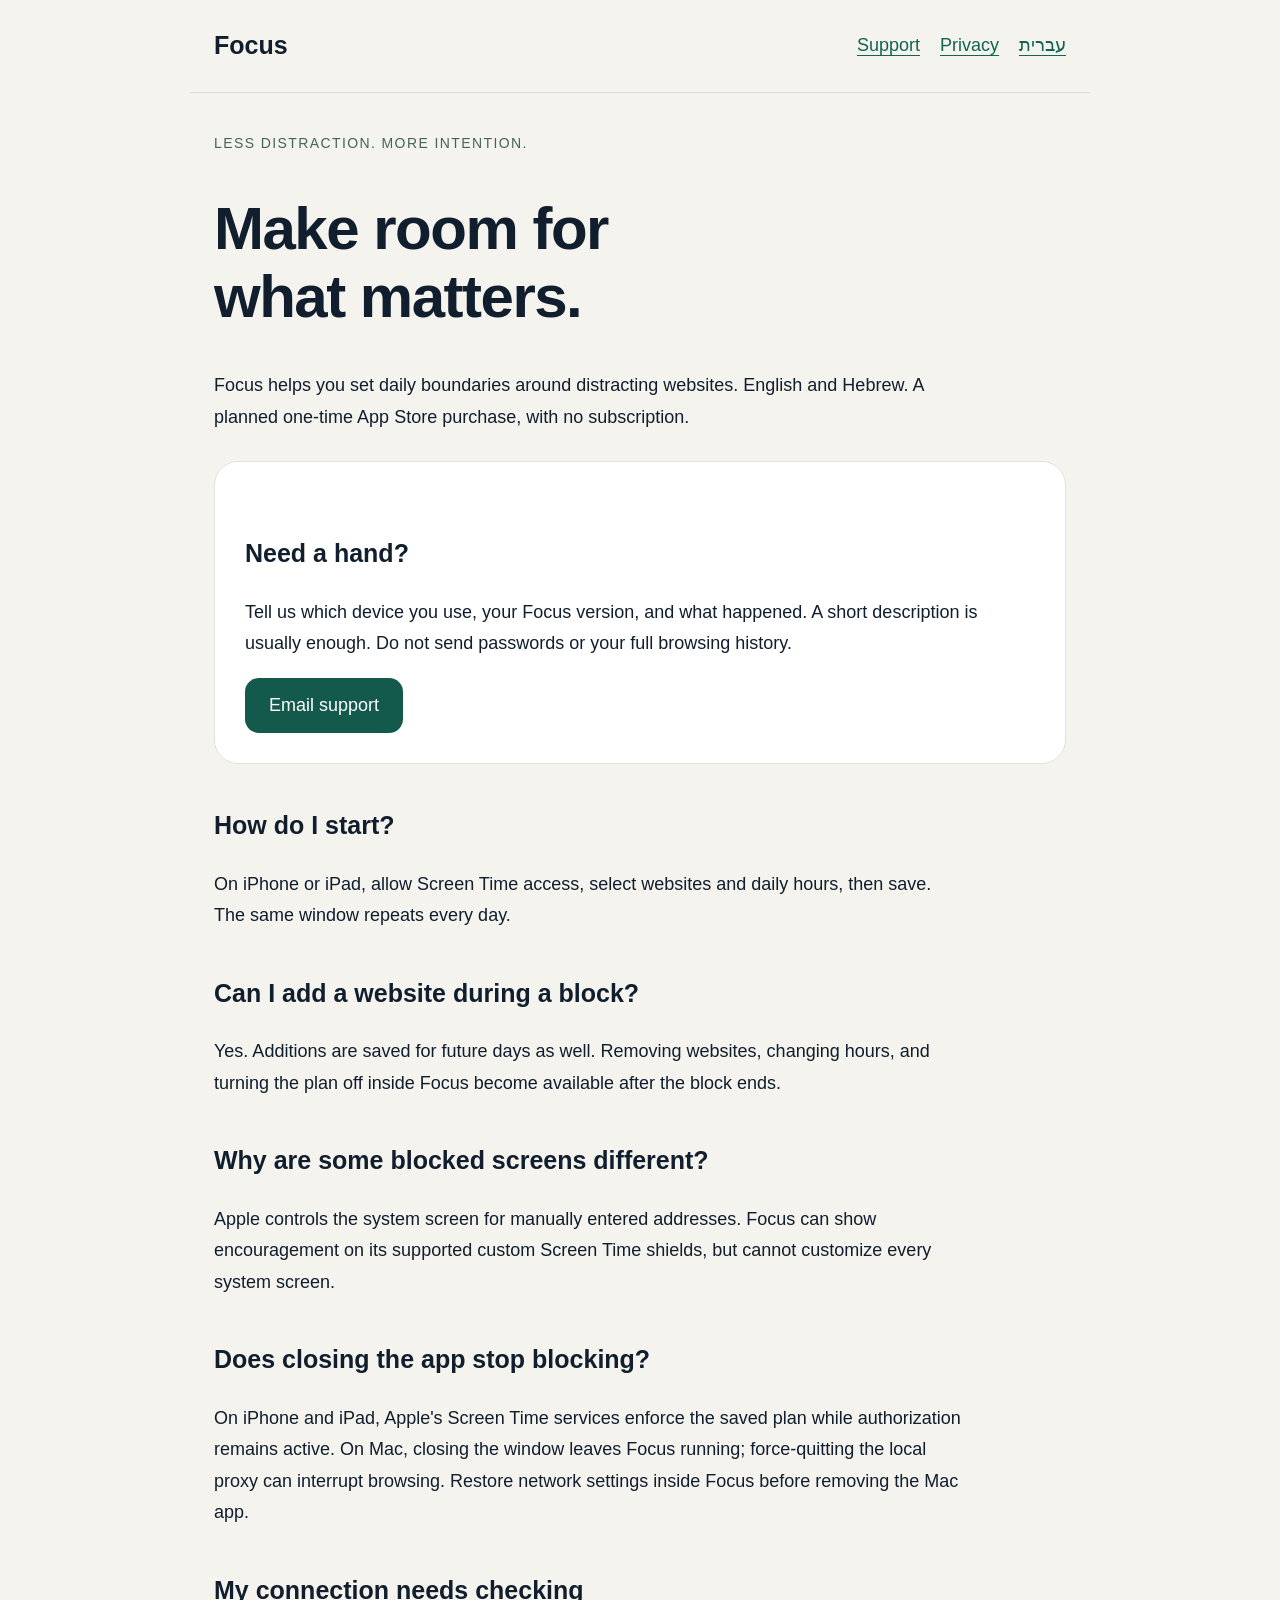
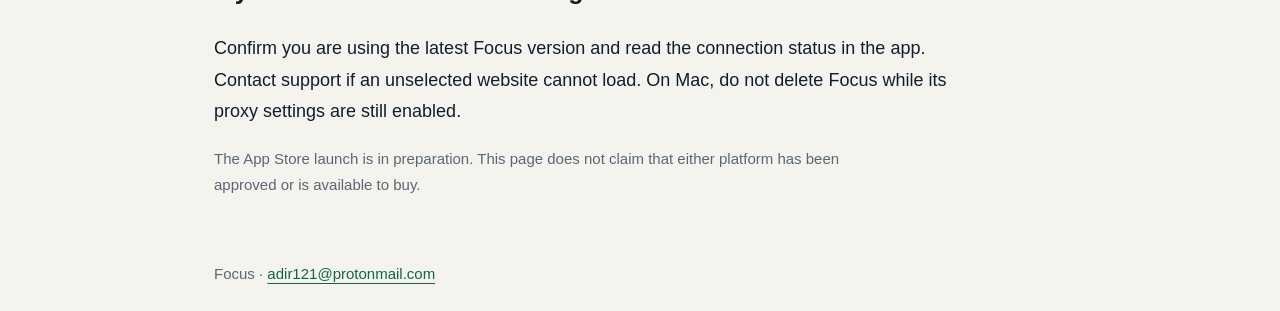
==== focus/en/index.html @ 12b9b116 "Publish bilingual Focus support and privacy pages" ====
<!doctype html><html lang="en" dir="ltr"><head><meta charset="utf-8"><meta name="viewport" content="width=device-width,initial-scale=1"><meta name="description" content="Focus support"><title>Focus support · Focus</title><link rel="stylesheet" href="../style.css"></head><body><header><a class="brand" href="index.html">Focus</a><nav aria-label="Navigation"><a href="index.html">Support</a><a href="privacy.html">Privacy</a><a href="../he/index.html" lang="he">עברית</a></nav></header><main><p class="eyebrow">Less distraction. More intention.</p><h1>Make room for<br>what matters.</h1><p>Focus helps you set daily boundaries around distracting websites. English and Hebrew. A planned one-time App Store purchase, with no subscription.</p><div class="card"><h2>Need a hand?</h2><p>Tell us which device you use, your Focus version, and what happened. A short description is usually enough. Do not send passwords or your full browsing history.</p><a class="button" href="mailto:adir121@protonmail.com?subject=Focus%20support">Email support</a></div><h2>How do I start?</h2><p>On iPhone or iPad, allow Screen Time access, select websites and daily hours, then save. The same window repeats every day.</p><h2>Can I add a website during a block?</h2><p>Yes. Additions are saved for future days as well. Removing websites, changing hours, and turning the plan off inside Focus become available after the block ends.</p><h2>Why are some blocked screens different?</h2><p>Apple controls the system screen for manually entered addresses. Focus can show encouragement on its supported custom Screen Time shields, but cannot customize every system screen.</p><h2>Does closing the app stop blocking?</h2><p>On iPhone and iPad, Apple's Screen Time services enforce the saved plan while authorization remains active. On Mac, closing the window leaves Focus running; force-quitting the local proxy can interrupt browsing. Restore network settings inside Focus before removing the Mac app.</p><h2>My connection needs checking</h2><p>Confirm you are using the latest Focus version and read the connection status in the app. Contact support if an unselected website cannot load. On Mac, do not delete Focus while its proxy settings are still enabled.</p><p class="muted">The App Store launch is in preparation. This page does not claim that either platform has been approved or is available to buy.</p></main><footer>Focus · <a href="mailto:adir121@protonmail.com">adir121@protonmail.com</a></footer></body></html>
---- focus/style.css ----
*{box-sizing:border-box}body{margin:0;background:#f5f3ed;color:#101e2e;font:18px/1.75 -apple-system,BlinkMacSystemFont,"Segoe UI",Arial,sans-serif}main,header,footer{max-width:900px;margin:auto;padding:24px}header{display:flex;align-items:center;justify-content:space-between;border-bottom:1px solid #d9ded9}nav{display:flex;gap:20px;flex-wrap:wrap}a{color:#116451;text-underline-offset:4px}h1{font-size:clamp(36px,6vw,60px);line-height:1.12;letter-spacing:-.025em}h2{font-size:25px;margin-top:40px}p{max-width:75ch}.brand{font-size:25px;font-weight:750;text-decoration:none;color:inherit}.eyebrow{font-size:14px;text-transform:uppercase;letter-spacing:.1em;color:#426557}.card{background:white;border:1px solid #e0e3dc;border-radius:24px;padding:30px;margin:28px 0}.button{display:inline-block;background:#13594c;color:white;padding:12px 24px;border-radius:14px;text-decoration:none}.muted,footer{color:#596774;font-size:15px}a:focus-visible{outline:3px solid #237d6b;outline-offset:5px}ul{padding-inline-start:24px}img{border-radius:22px}
@media(max-width:520px){header{align-items:flex-start;gap:14px;flex-wrap:wrap}nav{gap:16px}main,header,footer{padding:20px}.card{padding:22px}footer a{overflow-wrap:anywhere}}
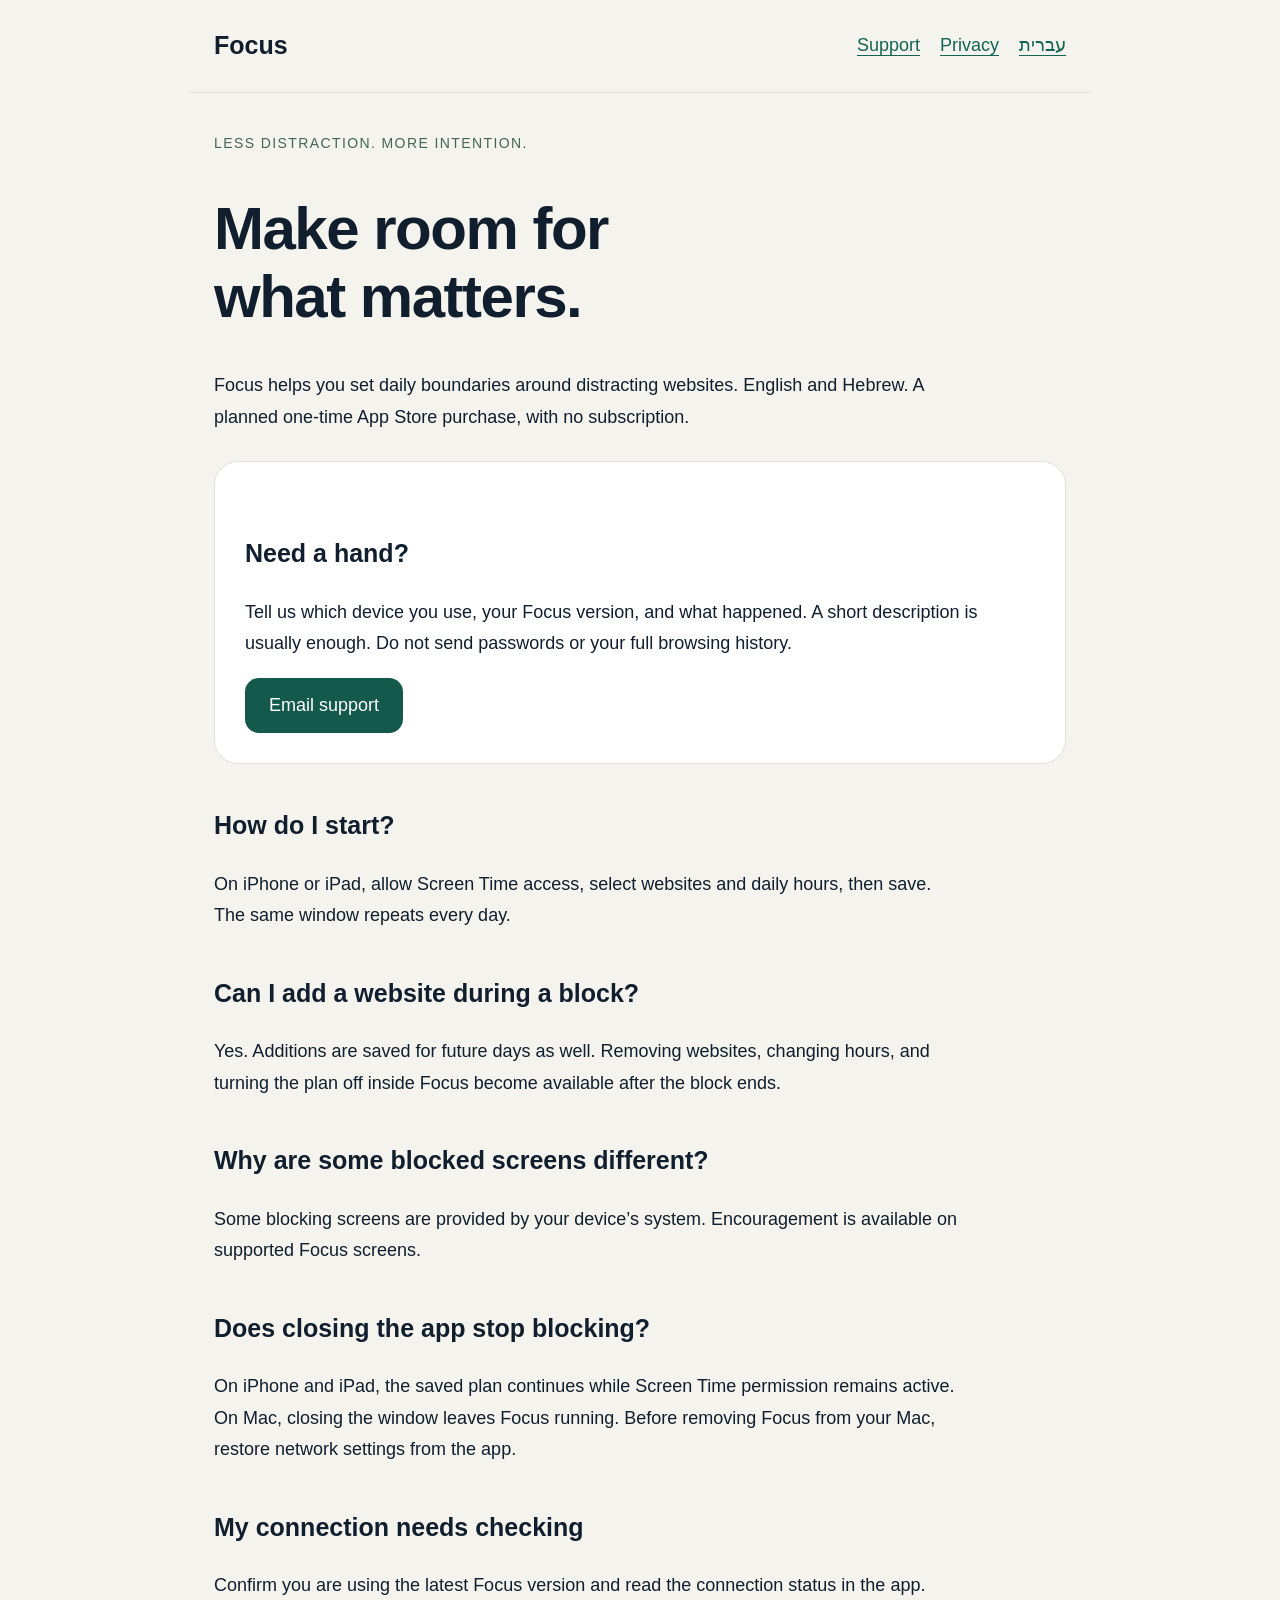
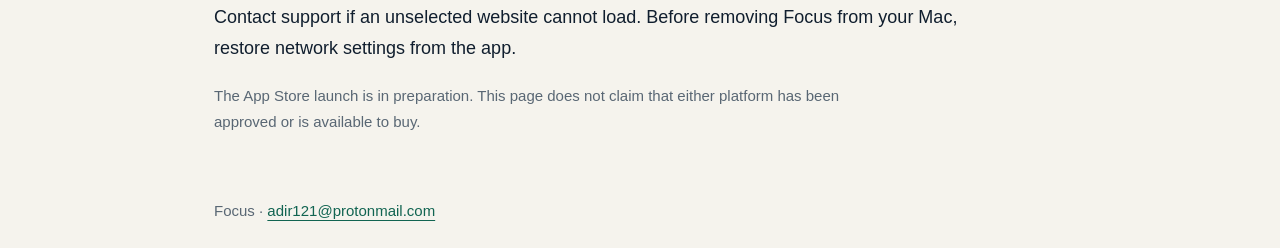
==== commit c9b505dc: "Simplify Focus public support and privacy copy" ====
--- a/focus/en/index.html
+++ b/focus/en/index.html
@@ -1 +1 @@
-<!doctype html><html lang="en" dir="ltr"><head><meta charset="utf-8"><meta name="viewport" content="width=device-width,initial-scale=1"><meta name="description" content="Focus support"><title>Focus support · Focus</title><link rel="stylesheet" href="../style.css"></head><body><header><a class="brand" href="index.html">Focus</a><nav aria-label="Navigation"><a href="index.html">Support</a><a href="privacy.html">Privacy</a><a href="../he/index.html" lang="he">עברית</a></nav></header><main><p class="eyebrow">Less distraction. More intention.</p><h1>Make room for<br>what matters.</h1><p>Focus helps you set daily boundaries around distracting websites. English and Hebrew. A planned one-time App Store purchase, with no subscription.</p><div class="card"><h2>Need a hand?</h2><p>Tell us which device you use, your Focus version, and what happened. A short description is usually enough. Do not send passwords or your full browsing history.</p><a class="button" href="mailto:adir121@protonmail.com?subject=Focus%20support">Email support</a></div><h2>How do I start?</h2><p>On iPhone or iPad, allow Screen Time access, select websites and daily hours, then save. The same window repeats every day.</p><h2>Can I add a website during a block?</h2><p>Yes. Additions are saved for future days as well. Removing websites, changing hours, and turning the plan off inside Focus become available after the block ends.</p><h2>Why are some blocked screens different?</h2><p>Apple controls the system screen for manually entered addresses. Focus can show encouragement on its supported custom Screen Time shields, but cannot customize every system screen.</p><h2>Does closing the app stop blocking?</h2><p>On iPhone and iPad, Apple's Screen Time services enforce the saved plan while authorization remains active. On Mac, closing the window leaves Focus running; force-quitting the local proxy can interrupt browsing. Restore network settings inside Focus before removing the Mac app.</p><h2>My connection needs checking</h2><p>Confirm you are using the latest Focus version and read the connection status in the app. Contact support if an unselected website cannot load. On Mac, do not delete Focus while its proxy settings are still enabled.</p><p class="muted">The App Store launch is in preparation. This page does not claim that either platform has been approved or is available to buy.</p></main><footer>Focus · <a href="mailto:adir121@protonmail.com">adir121@protonmail.com</a></footer></body></html>+<!doctype html><html lang="en" dir="ltr"><head><meta charset="utf-8"><meta name="viewport" content="width=device-width,initial-scale=1"><meta name="description" content="Focus support"><title>Focus support · Focus</title><link rel="stylesheet" href="../style.css"></head><body><header><a class="brand" href="index.html">Focus</a><nav aria-label="Navigation"><a href="index.html">Support</a><a href="privacy.html">Privacy</a><a href="../he/index.html" lang="he">עברית</a></nav></header><main><p class="eyebrow">Less distraction. More intention.</p><h1>Make room for<br>what matters.</h1><p>Focus helps you set daily boundaries around distracting websites. English and Hebrew. A planned one-time App Store purchase, with no subscription.</p><div class="card"><h2>Need a hand?</h2><p>Tell us which device you use, your Focus version, and what happened. A short description is usually enough. Do not send passwords or your full browsing history.</p><a class="button" href="mailto:adir121@protonmail.com?subject=Focus%20support">Email support</a></div><h2>How do I start?</h2><p>On iPhone or iPad, allow Screen Time access, select websites and daily hours, then save. The same window repeats every day.</p><h2>Can I add a website during a block?</h2><p>Yes. Additions are saved for future days as well. Removing websites, changing hours, and turning the plan off inside Focus become available after the block ends.</p><h2>Why are some blocked screens different?</h2><p>Some blocking screens are provided by your device’s system. Encouragement is available on supported Focus screens.</p><h2>Does closing the app stop blocking?</h2><p>On iPhone and iPad, the saved plan continues while Screen Time permission remains active. On Mac, closing the window leaves Focus running. Before removing Focus from your Mac, restore network settings from the app.</p><h2>My connection needs checking</h2><p>Confirm you are using the latest Focus version and read the connection status in the app. Contact support if an unselected website cannot load. Before removing Focus from your Mac, restore network settings from the app.</p><p class="muted">The App Store launch is in preparation. This page does not claim that either platform has been approved or is available to buy.</p></main><footer>Focus · <a href="mailto:adir121@protonmail.com">adir121@protonmail.com</a></footer></body></html>
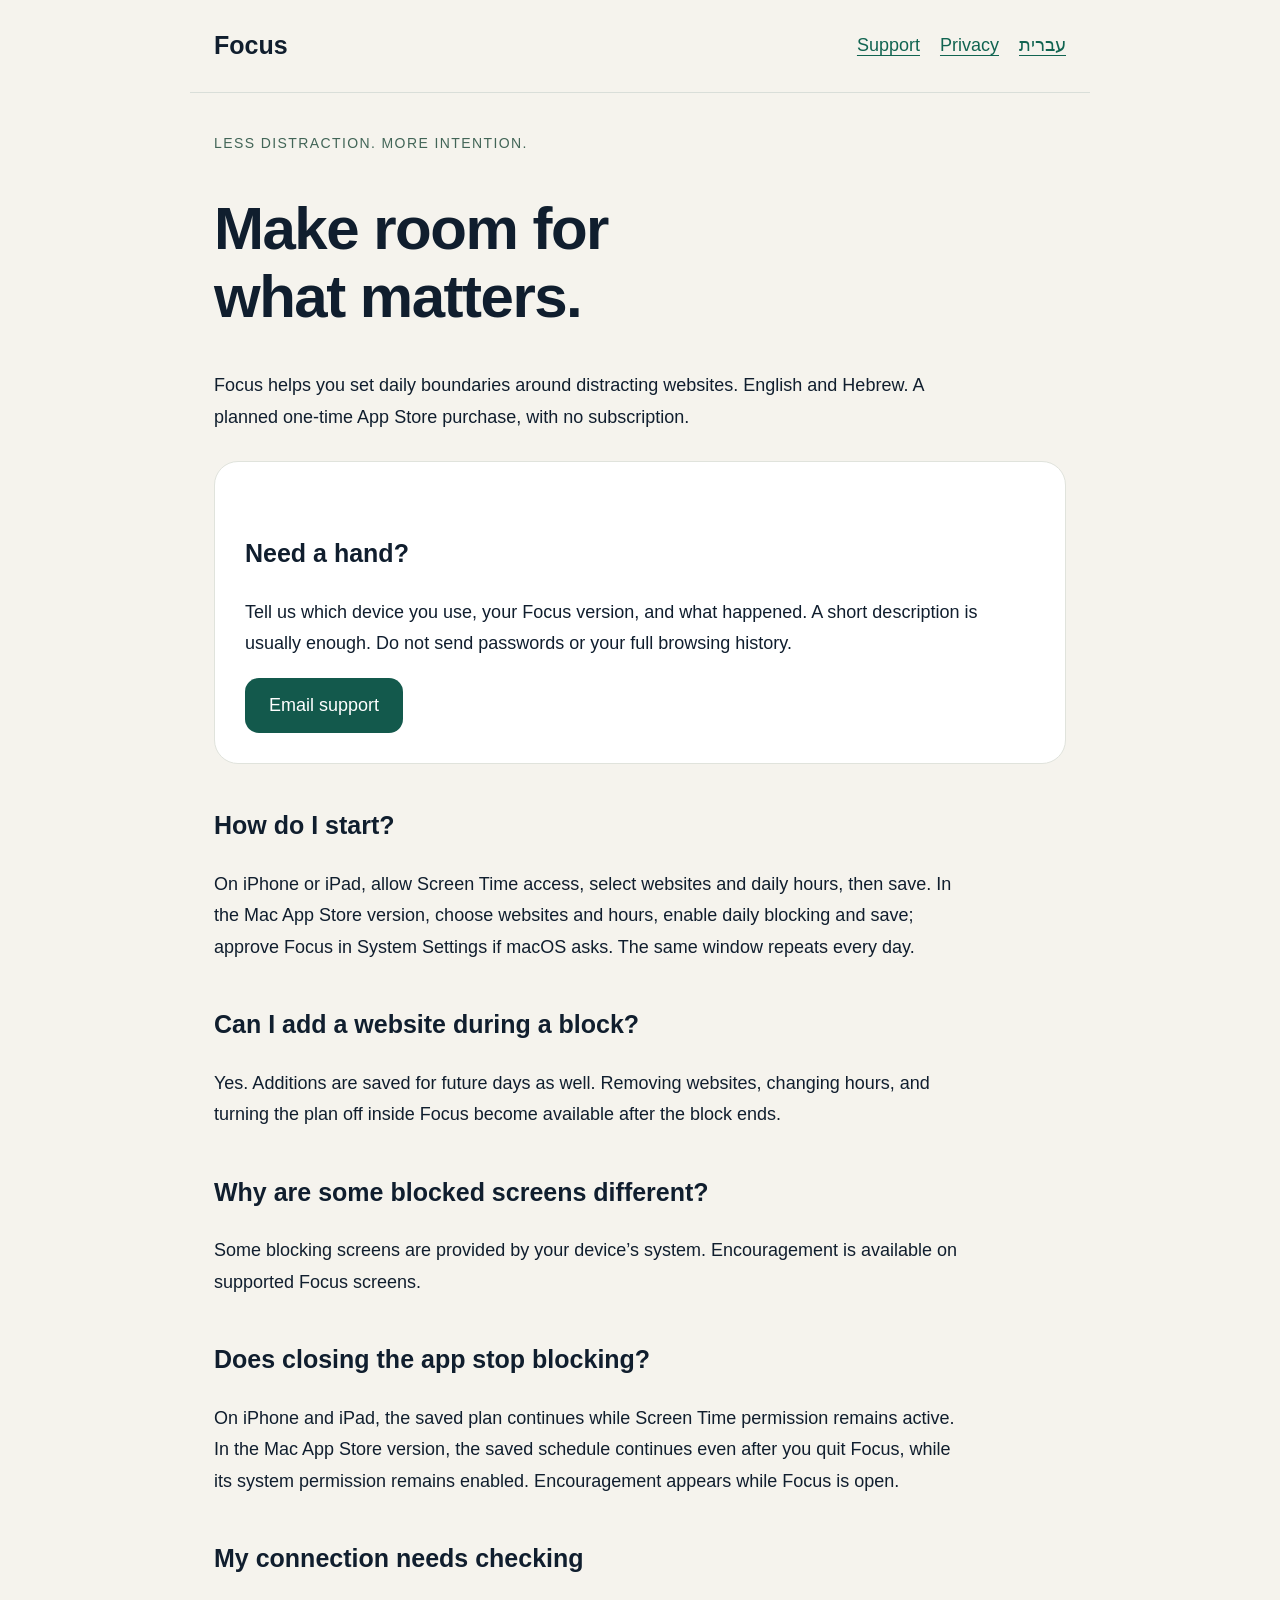
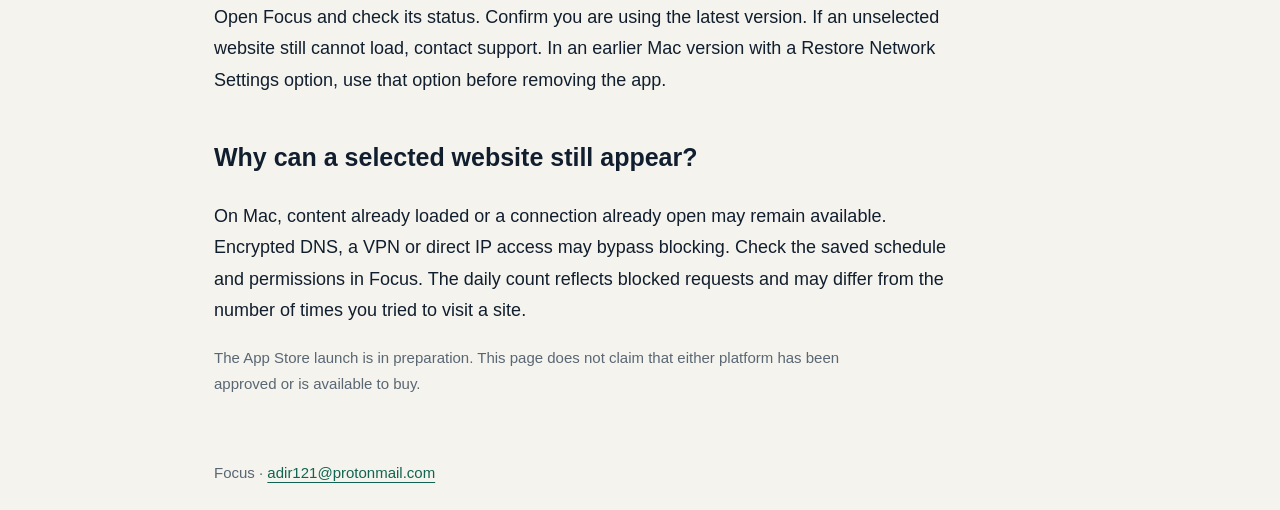
==== commit 1c8a9831: "Update Focus support and privacy for native Mac release" ====
--- a/focus/en/index.html
+++ b/focus/en/index.html
@@ -1 +1 @@
-<!doctype html><html lang="en" dir="ltr"><head><meta charset="utf-8"><meta name="viewport" content="width=device-width,initial-scale=1"><meta name="description" content="Focus support"><title>Focus support · Focus</title><link rel="stylesheet" href="../style.css"></head><body><header><a class="brand" href="index.html">Focus</a><nav aria-label="Navigation"><a href="index.html">Support</a><a href="privacy.html">Privacy</a><a href="../he/index.html" lang="he">עברית</a></nav></header><main><p class="eyebrow">Less distraction. More intention.</p><h1>Make room for<br>what matters.</h1><p>Focus helps you set daily boundaries around distracting websites. English and Hebrew. A planned one-time App Store purchase, with no subscription.</p><div class="card"><h2>Need a hand?</h2><p>Tell us which device you use, your Focus version, and what happened. A short description is usually enough. Do not send passwords or your full browsing history.</p><a class="button" href="mailto:adir121@protonmail.com?subject=Focus%20support">Email support</a></div><h2>How do I start?</h2><p>On iPhone or iPad, allow Screen Time access, select websites and daily hours, then save. The same window repeats every day.</p><h2>Can I add a website during a block?</h2><p>Yes. Additions are saved for future days as well. Removing websites, changing hours, and turning the plan off inside Focus become available after the block ends.</p><h2>Why are some blocked screens different?</h2><p>Some blocking screens are provided by your device’s system. Encouragement is available on supported Focus screens.</p><h2>Does closing the app stop blocking?</h2><p>On iPhone and iPad, the saved plan continues while Screen Time permission remains active. On Mac, closing the window leaves Focus running. Before removing Focus from your Mac, restore network settings from the app.</p><h2>My connection needs checking</h2><p>Confirm you are using the latest Focus version and read the connection status in the app. Contact support if an unselected website cannot load. Before removing Focus from your Mac, restore network settings from the app.</p><p class="muted">The App Store launch is in preparation. This page does not claim that either platform has been approved or is available to buy.</p></main><footer>Focus · <a href="mailto:adir121@protonmail.com">adir121@protonmail.com</a></footer></body></html>
+<!doctype html><html lang="en" dir="ltr"><head><meta charset="utf-8"><meta name="viewport" content="width=device-width,initial-scale=1"><meta name="description" content="Focus support"><title>Focus support · Focus</title><link rel="stylesheet" href="../style.css"></head><body><header><a class="brand" href="index.html">Focus</a><nav aria-label="Navigation"><a href="index.html">Support</a><a href="privacy.html">Privacy</a><a href="../he/index.html" lang="he">עברית</a></nav></header><main><p class="eyebrow">Less distraction. More intention.</p><h1>Make room for<br>what matters.</h1><p>Focus helps you set daily boundaries around distracting websites. English and Hebrew. A planned one-time App Store purchase, with no subscription.</p><div class="card"><h2>Need a hand?</h2><p>Tell us which device you use, your Focus version, and what happened. A short description is usually enough. Do not send passwords or your full browsing history.</p><a class="button" href="mailto:adir121@protonmail.com?subject=Focus%20support">Email support</a></div><h2>How do I start?</h2><p>On iPhone or iPad, allow Screen Time access, select websites and daily hours, then save. In the Mac App Store version, choose websites and hours, enable daily blocking and save; approve Focus in System Settings if macOS asks. The same window repeats every day.</p><h2>Can I add a website during a block?</h2><p>Yes. Additions are saved for future days as well. Removing websites, changing hours, and turning the plan off inside Focus become available after the block ends.</p><h2>Why are some blocked screens different?</h2><p>Some blocking screens are provided by your device’s system. Encouragement is available on supported Focus screens.</p><h2>Does closing the app stop blocking?</h2><p>On iPhone and iPad, the saved plan continues while Screen Time permission remains active. In the Mac App Store version, the saved schedule continues even after you quit Focus, while its system permission remains enabled. Encouragement appears while Focus is open.</p><h2>My connection needs checking</h2><p>Open Focus and check its status. Confirm you are using the latest version. If an unselected website still cannot load, contact support. In an earlier Mac version with a Restore Network Settings option, use that option before removing the app.</p><h2>Why can a selected website still appear?</h2><p>On Mac, content already loaded or a connection already open may remain available. Encrypted DNS, a VPN or direct IP access may bypass blocking. Check the saved schedule and permissions in Focus. The daily count reflects blocked requests and may differ from the number of times you tried to visit a site.</p><p class="muted">The App Store launch is in preparation. This page does not claim that either platform has been approved or is available to buy.</p></main><footer>Focus · <a href="mailto:adir121@protonmail.com">adir121@protonmail.com</a></footer></body></html>
